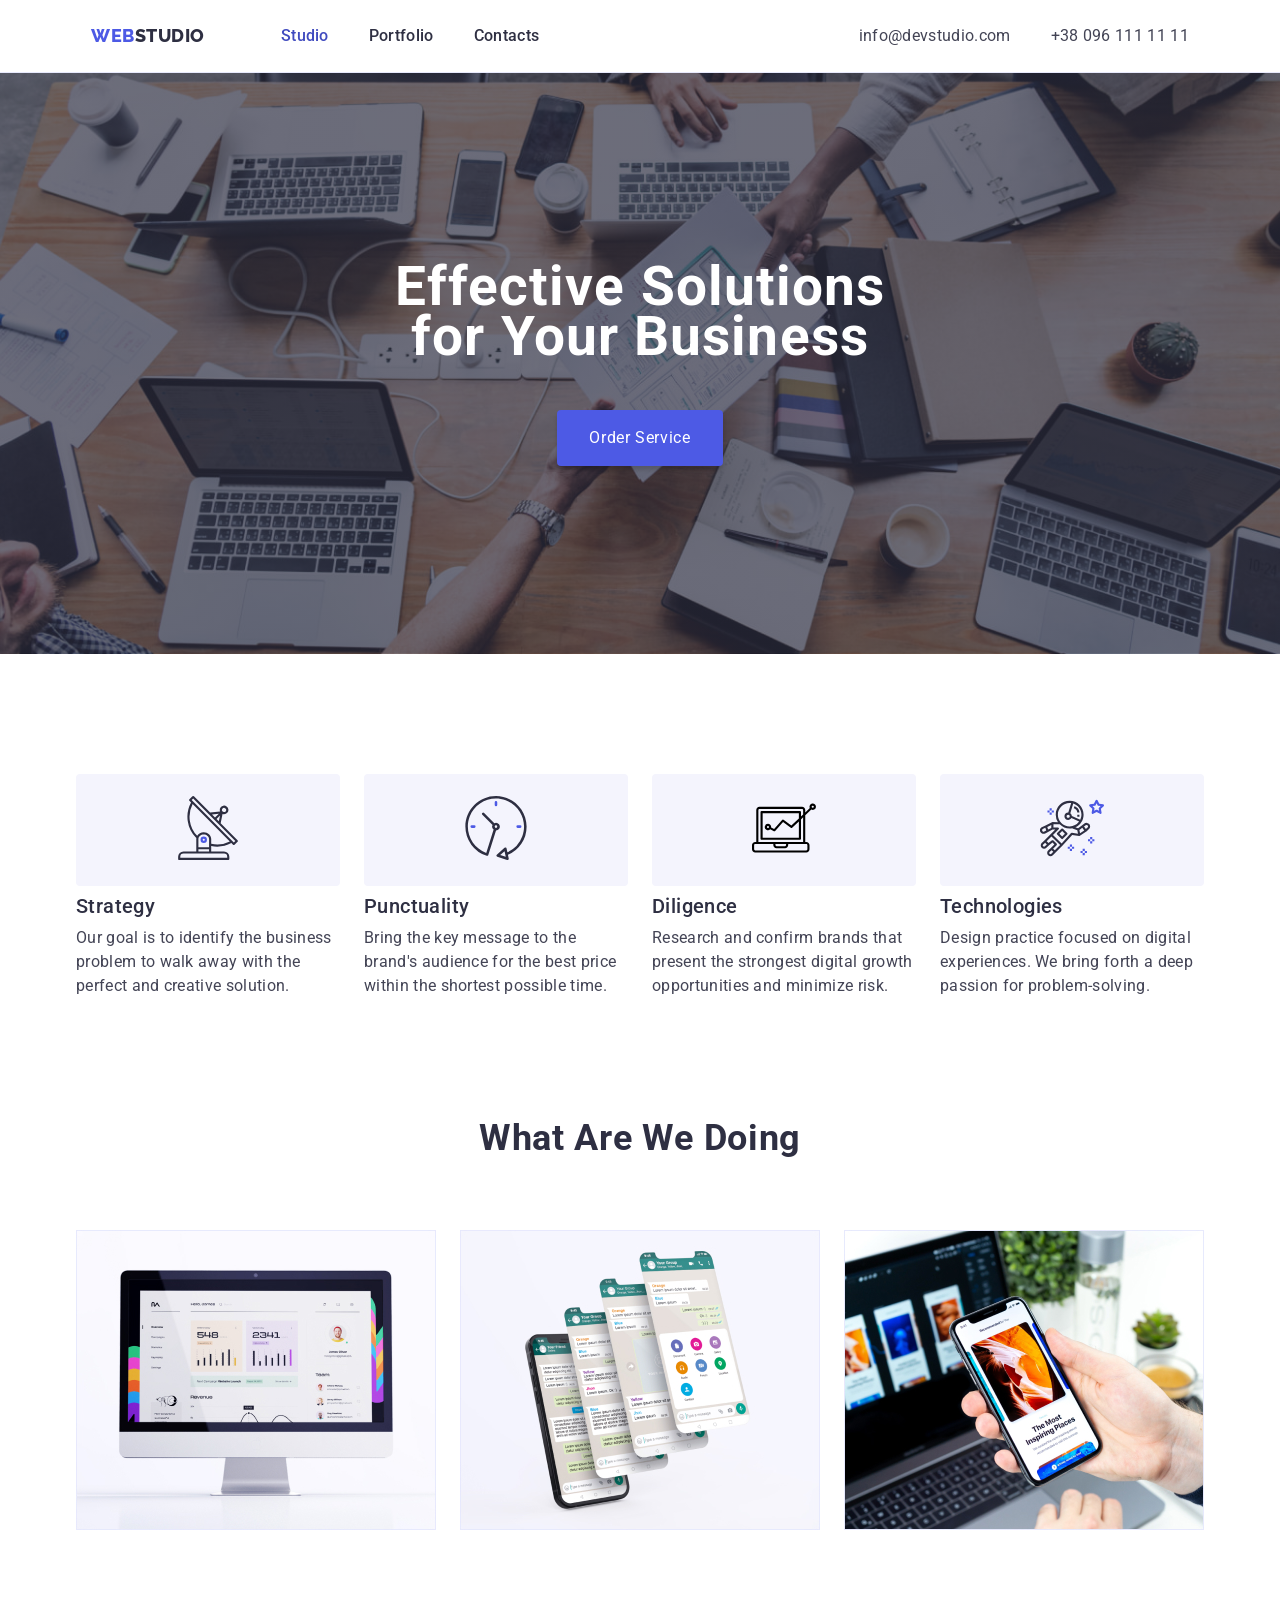
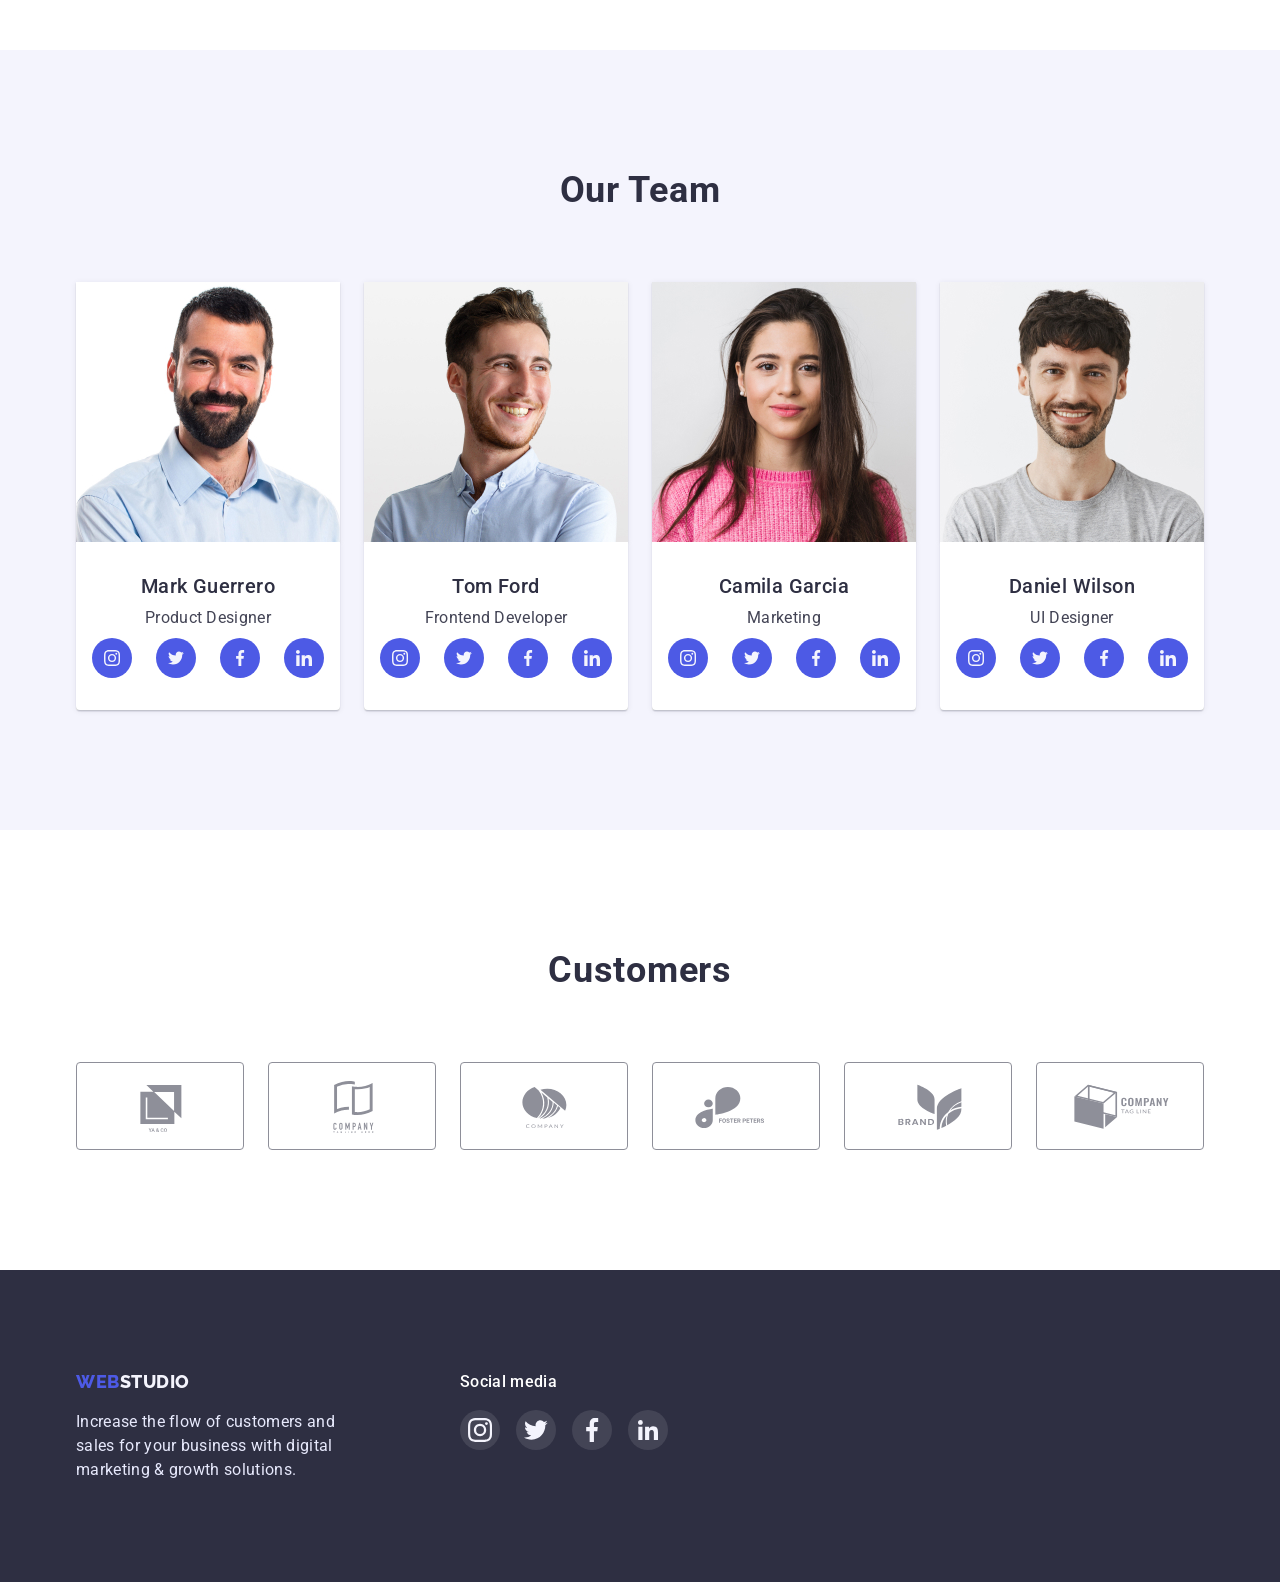
==== index.html @ ad0559a1 "Initial commit" ====
<!DOCTYPE html>
<html lang="en">
  <head>
    <!-- Службова інформація -->
    <meta charset="utf-8">
    <meta name="description" content="WebStudio">
    <meta http-equiv="X-UA-Compatible" content="IE=edge">

    <meta name="viewport" content="width=device-width, initial-scale=1.0">
    <title>WebStudio</title>
    <!-- modern normalize -->
    <link
      href="https://cdnjs.cloudflare.com/ajax/libs/modern-normalize/1.1.0/modern-normalize.min.css"
      rel="stylesheet"
      integrity="sha512-wpPYUAdjBVSE4KJnH1VR1HeZfpl1ub8YT/NKx4PuQ5NmX2tKuGu6U/JRp5y+Y8XG2tV+wKQpNHVUX03MfMFn9Q=="
      crossorigin="anonymous"
      referrerpolicy="no-referrer"
    >
    <!--Fonts start -->
    <link rel="preconnect" href="https://fonts.googleapis.com">
    <link rel="preconnect" href="https://fonts.gstatic.com" crossorigin>
    <link
      href="https://fonts.googleapis.com/css2?family=Raleway:wght@800&family=Roboto:wght@400;500;700;900&display=swap"
      rel="stylesheet">
    <!--fonts end-->
    <link rel="stylesheet" href="./css/styles.css">
  </head>
  <body>
    <!-- Header section -->
    <header class="header">
      <div class="header-container container">
      
      <nav class="header-nav">
        <a class="link header-logo-lp" href="./index.html"
        >Web<span class="link header-logo-rp">Studio</span></a>
        <ul class="list header-list">
          <li class="header-item">
            <a class="link header-nav-link header-link-current" href="./index.html"
              >Studio</a
            >
          </li>
          <li class="header-item">
            <a class="link header-nav-link" href="./portfolio.html">Portfolio</a>
          </li>
          <li class="header-item">
            <a class="link header-nav-link" href="">Contacts</a>
          </li>
        </ul>
      </nav>
      <address class="header-address">
        <ul class="list header-contacts-list">
          <li class="header-contacts-item">
            <a class="link contacts-link" href="mailto:info@devstudio.com"
              >info@devstudio.com</a
            >
          </li>
          <li class="header-contacts-item">
            <a class="link contacts-link" href="tel:+380961111111"
              >+38 096 111 11 11</a
            >
          </li>
        </ul>
        </address>
    </div>
    </header>
    <!-- Main section -->
    <main>
      <!-- Hero -->
      <section class="hero">
        <div class="container hero-container">
        <h1 class="hero-header">Effective Solutions for Your Business</h1>
        <button class="hero-btn btn" type="button">Order Service</button>
      </div>
      </section>

      <!-- Features section (1-list) -->
      <section class="features section">
        <div class="container">
        <h2 class="visually-hidden">Devil is in details</h2>
        <ul class="list features-list features-list-container">
          <li class="features-item">
            <div class="features-icon-box">
              <a class="features-icon-link link" href="">
                <svg width="64" height="64" class="features-icon">
                <use href="./images/features/feature-icons.svg#icon-antenna-strategy"></use>
              </svg></a>
            </div>
            <h3 class="features-title">Strategy</h3>
            <p class="features-text">
              Our goal is to identify the business
problem to walk away with the perfect and creative solution.
            </p>
          </li>
          <li class="features-item">
            <div class="features-icon-box">
              <a class="features-icon-link link" href="">
                <svg width="64" height="64" class="features-icon">
                <use href="./images/features/feature-icons.svg#icon-clock-punctuality"></use>
              </svg></a>
            </div>
            <h3 class="features-title">Punctuality</h3>
            <p class="features-text">
              Bring the key message to the
              brand's audience for the best price within the shortest possible time.
            </p>
          </li>
          <li class="features-item">
            <div class="features-icon-box">
              <a class="features-icon-link link" href="">
                <svg width="64" height="64" class="features-icon">
                <use href="./images/features/feature-icons.svg#icon-vector-diligence"></use>
              </svg></a>
            </div>
            <h3 class="features-title">Diligence</h3>
            <p class="features-text">
              Research and confirm brands that
              present the strongest digital growth opportunities and minimize risk.
            </p>
          </li>
          <li class="features-item">
            <div class="features-icon-box">
              <a class="features-icon-link link" href="">
                <svg width="64" height="64" class="features-icon">
                <use href="./images/features/feature-icons.svg#icon-astronaut-technologies "></use>
              </svg></a>
            </div>
            <h3 class="features-title">Technologies</h3>
            <p class="features-text">
              Design practice focused on digital
               experiences. We bring forth a deep passion for problem-solving.
            </p>
          </li>
        </ul>
      </div>
      </section>
      <!-- What we do section -->
      <section class="what-we-do section">
        <div class="container">
        <h2 class="wwd-header">What are we doing</h2>
        <ul class="list wwd-img-list wwd-img-list-container">
          <li class="wwd-item">
            <img
              class="wwd-img"
              src="./images/wwd/wwd-mac.jpg"
              alt="web-apps"
              width="360"
              height="300"
            >
          </li>
          <li class="wwd-item">
            <img
              class="wwd-img"
              src="./images/wwd/wwd-whatsapp.jpg"
              alt="mobile-apps"
              width="360"
              height="300"
            >
          </li>

          <li class="wwd-item">
            <img
              class="wwd-img"
              src="./images/wwd/wwd-xiphone.jpg"
              alt="mobile-vers"
              width="360"
              height="300"
            >
          </li>
        </ul>
      </div>
      </section>

      <!-- Our team section (1-list) -->
      <section class="our-team section">
        <div class="container">
        <h2 class="our-team-header">Our Team</h2>
        <ul class="list team-card-list team-card-list-container">
          <li class="team-card-item">
            <img
              class="team-card-img"
              src="./images/our-team/ot1-mark.jpg"
              alt="Mark-Guerreroo"
              width="264"
              height="260"
            >
            <div class="team-card-wrapper">
            <h3 class="team-card-header">Mark Guerrero</h3>
            <p class="team-card-title">Product Designer</p>
            <ul class="team-card-icons">
              <li class="team-icon-item">
                <a class="team-card-icon-link link" href="">
                  <svg width="16" height="16" class="team-card-icon">
                  <use href="./images/our-team/team-icons.svg#icon-instagram"></use>
                </svg></a>
              </li>
              <li class="team-icon-item">
                <a class="team-card-icon-link link" href="">
                  <svg width="16" height="16" class="team-card-icon">
                  <use href="./images/our-team/team-icons.svg#icon-twitter"></use>
                </svg></a>
              </li>
              <li class="team-icon-item">
                <a class="team-card-icon-link link" href="">
                  <svg width="16" height="16" class="team-card-icon">
                  <use href="./images/our-team/team-icons.svg#icon-facebook"></use>
                </svg></a>
              </li>
              <li class="team-icon-item">
                <a class="team-card-icon-link link" href="">
                  <svg width="16" height="16" class="team-card-icon">
                  <use href="./images/our-team/team-icons.svg#icon-linkedin"></use>
                </svg></a>
              </li>
            </ul></div>
          </li>
          <li class="team-card-item">
            <img
              class="team-card-img"
              src="./images/our-team/ot2-tom.jpg"
              alt="Tom-Ford"
              width="264"
              height="260"
            >
            <div class="team-card-wrapper">
            <h3 class="team-card-header">Tom Ford</h3>
            <p class="team-card-title">Frontend Developer</p>
            <ul class="team-card-icons">
              <li class="team-icon-item">
                <a class="team-card-icon-link link" href="">
                  <svg width="16" height="16" class="team-card-icon">
                  <use href="./images/our-team/team-icons.svg#icon-instagram"></use>
                </svg></a>
              </li>
              <li class="team-icon-item">
                <a class="team-card-icon-link link" href="">
                  <svg width="16" height="16" class="team-card-icon">
                  <use href="./images/our-team/team-icons.svg#icon-twitter"></use>
                </svg></a>
              </li>
              <li class="team-icon-item">
                <a class="team-card-icon-link link" href="">
                  <svg width="16" height="16" class="team-card-icon">
                  <use href="./images/our-team/team-icons.svg#icon-facebook"></use>
                </svg></a>
              </li>
              <li class="team-icon-item">
                <a class="team-card-icon-link link" href="">
                  <svg width="16" height="16" class="team-card-icon">
                  <use href="./images/our-team/team-icons.svg#icon-linkedin"></use>
                </svg></a>
              </li>
            </ul>
          </div>
          </li>
          <li class="team-card-item">
            <img
              class="team-card-img"
              src="./images/our-team/ot3-camila.jpg"
              alt="Camila-Garcia"
              width="264"
              height="260"
            >
            <div class="team-card-wrapper">
            <h3 class="team-card-header">Camila Garcia</h3>
            <p class="team-card-title">Marketing</p>
              <ul class="team-card-icons">
              <li class="team-icon-item">
                <a class="team-card-icon-link link" href="">
                  <svg width="16" height="16" class="team-card-icon">
                  <use href="./images/our-team/team-icons.svg#icon-instagram"></use>
                </svg></a>
              </li>
              <li class="team-icon-item">
                <a class="team-card-icon-link link" href="">
                  <svg width="16" height="16" class="team-card-icon">
                  <use href="./images/our-team/team-icons.svg#icon-twitter"></use>
                </svg></a>
              </li>
              <li class="team-icon-item">
                <a class="team-card-icon-link link" href="">
                  <svg width="16" height="16" class="team-card-icon">
                  <use href="./images/our-team/team-icons.svg#icon-facebook"></use>
                </svg></a>
              </li>
              <li class="team-icon-item">
                <a class="team-card-icon-link link" href="">
                  <svg width="16" height="16" class="team-card-icon">
                  <use href="./images/our-team/team-icons.svg#icon-linkedin"></use>
                </svg></a>
              </li>
            </ul>
            </div>
          </li>
          <li class="team-card-item">
            <img
              class="team-card-img"
              src="./images/our-team/ot4-daniel.jpg"
              alt="Daniel-Wilson"
              width="264"
              height="260"
            >
            <div class="team-card-wrapper">
            <h3 class="team-card-header">Daniel Wilson</h3>
            <p class="team-card-title">UI Designer</p>
              <ul class="team-card-icons">
              <li class="team-icon-item">
                <a class="team-card-icon-link link" href="">
                  <svg width="16" height="16" class="team-card-icon">
                  <use href="./images/our-team/team-icons.svg#icon-instagram"></use>
                </svg></a>
              </li>
              <li class="team-icon-item">
                <a class="team-card-icon-link link" href="">
                  <svg width="16" height="16" class="team-card-icon">
                  <use href="./images/our-team/team-icons.svg#icon-twitter"></use>
                </svg></a>
              </li>
              <li class="team-icon-item">
                <a class="team-card-icon-link link" href="">
                  <svg width="16" height="16" class="team-card-icon">
                  <use href="./images/our-team/team-icons.svg#icon-facebook"></use>
                </svg></a>
              </li>
              <li class="team-icon-item">
                <a class="team-card-icon-link link" href="">
                  <svg width="16" height="16" class="team-card-icon">
                  <use href="./images/our-team/team-icons.svg#icon-linkedin"></use>
                </svg></a>
              </li>
            </ul></div>
          </li>
        </ul>
        </div>
      </section>

      <!-- /* CUSTOMERS section */ -->
      <section class="customers section">
        <div class="container ccus">
          <h1 class="customers-header">Customers</h1>

          <ul class="list customers-list">
            <li class="customers-item">
              
                <a class="customers-icon-link link" href="">
                  <svg width="104" height="56" class="customers-icon">
                  <use href="./images/customers/customers.svg#icon-yaco"></use>
                </svg></a>
            </li>     
              <li class="customers-item">
                
                  <a class="customers-icon-link link" href="">
                    <svg width="104" height="56" class="customers-icon">
                    <use href="./images/customers/customers.svg#icon-taglinehere"></use>
                  </svg></a>
              </li>
                <li class="customers-item">
                    <a class="customers-icon-link link" href="">
                      <svg width="104" height="56" class="customers-icon">
                      <use href="./images/customers/customers.svg#icon-company"></use>
                    </svg></a>
                </li>
                  <li class="customers-item">                   
                      <a class="customers-icon-link link" href="">
                        <svg width="104" height="56" class="customers-icon">
                        <use href="./images/customers/customers.svg#icon-fosterrpetters"></use>
                      </svg></a>                   
                  </li>                  
                    <li class="customers-item">                     
                        <a class="customers-icon-link link" href="">
                          <svg width="104" height="56" class="customers-icon">
                          <use href="./images/customers/customers.svg#icon-brand"></use>
                        </svg></a>                      
                    </li>                   
                      <li class="customers-item">                        
                          <a class="customers-icon-link link" href="">
                            <svg width="104" height="56" class="customers-icon">
                            <use href="./images/customers/customers.svg#icon-tagline"></use>
                          </svg></a>                        
                      </li>
          </ul>  

        </div>
      </section>
    </main>

    <!-- Footer section -->
    <footer class="footer">
      <div class="container footer-container"> 
      <div class="logo-text-box"> 
      <a class="link footer-logo-lp" href="./index.html"
        >Web<span class="link footer-logo-rp">Studio</span></a>
        <p class="footer-text">
        Increase the flow of customers and
        sales for your business with digital
        marketing & growth solutions.
        </p>
      </div> 
      <div class="footer-social-icons-box">
        <h4 class="social-media-title">Social media</h4>
        <ul class="footer-social-icons">
          <li class="footer-icon-item">
            <a class="footer-icon-link link" href="">
              <svg width="24" height="24" class="footer-card-icon">
              <use href="./images/our-team/team-icons.svg#icon-instagram"></use>
            </svg></a>
          </li>
          <li class="footer-icon-item">
            <a class="footer-icon-link link" href="">
              <svg width="24" height="24" class="footer-card-icon">
              <use href="./images/our-team/team-icons.svg#icon-twitter"></use>
            </svg></a>
          </li>
          <li class="footer-icon-item">
            <a class="footer-icon-link link" href="">
              <svg width="24" height="24" class="footer-card-icon">
              <use href="./images/our-team/team-icons.svg#icon-facebook"></use>
            </svg></a>
          </li>
          <li class="footer-icon-item">
            <a class="footer-icon-link link" href="">
              <svg width="20" height="20" class="footer-card-icon">
              <use href="./images/our-team/team-icons.svg#icon-linkedin"></use>
            </svg></a>
          </li>
        </ul> 
      </div>
    </div>
    </footer>
  </body>
</html>
---- css/styles.css ----
/* INDEX.html page */
:root {
  /* fonts */
  --main-font: "Roboto", sans-serif;
  --secondary-font: "Raleway", sans-serif;

  /* text colors */
  --main-text-color-nb: #2E2F42;
  --main-text-color-w: #ffffff;
  --main-text-color-iris: #4D5AE5;
  --main-text-color-ocean: #404BBF;
  --main-text-color-slate: #434455;
  --btn-text-color-w: #ffffff;
  --accent-text-color-cf: #E7E9FC;

  /* backgroung colors */
  --main-bg-color-dk: #2E2F42;
  --main-bg-color-cloud: #F4F4FD;
  --main-bg-color-wt: #ffffff;
  --btn-bgc-color-iris: #4D5AE5;
  --btn-bgc-color-ocean: #404BBF;
  --btn-bgc-color-cloud: #F4F4FD;
  

  /*others*/
  --brand-color-iris: #4D5AE5;
  --brand-color-navi-blue:#2E2F42;
  --brand-color-cloud: #F4F4FD;
  --border-header-color-cloud: #F4F4FD;
  --border-card-color-cloud: #F4F4FD;
}

body {
  font-family: var(--main-font);
  color: var(--main-text-color-slate);
  background-color: var(--main-bg-color-wt);
  font-size: 16px;
  font-family: var(--main-font);
  
}

/* reset styles */

h1,
h2,
h3,
h4,
h5,
h6,
p {
  margin: 0;
}
ul {
  margin: 0;
  padding: 0;
  list-style: none;
}

.list {
  list-style: none;
}

.link {
  text-decoration: none;
  color: var(--main-text-color-slate);
  font-style: normal;
}
.btn {
  font-family: inherit;
  cursor: pointer;
}

img {
  display: block;
  max-width: 100%;
  height: auto;
}
 
.visually-hidden {
  position: absolute;
  width: 1px;
  height: 1px;
  margin: -1px;
  border: 0;
  padding: 0;

  white-space: nowrap;
  clip-path: inset(100%);
  clip: rect(0 0 0 0);
  overflow: hidden;
}
/* reset end */

.section {
  padding-top: 120px;
  padding-bottom: 120px;
}
  
.section:nth-child(3) {
  padding-top: 0;
}


.container {
  width: 1158px;
  padding-left: 15px;
  padding-right: 15px;
  margin-left: auto;
  margin-right: auto;
  
  
  /* outline: 2px solid red;
  outline-offset: -2px; */
 
 }

/* header section */
.header {
  border-bottom: 1px solid var(--accent-text-color-cf);
  box-shadow: 0px 2px 1px rgba(46, 47, 66, 0.08), 0px 1px 1px rgba(46, 47, 66, 0.16), 0px 1px 6px rgba(46, 47, 66, 0.08);
  display: flex;
  
}
.header-container {
  display: flex;
  align-items: center;
  justify-content: space-between;

  flex-basis: 1128px;
  /* padding-left: 156px;
  padding-right: 156px;; */
  margin-left: auto;
  margin-right: auto;

  

  /* outline: 2px solid rgb(0, 106, 255);
  outline-offset: -2px; */
}



/* header section */
.features-header {
  fill-rule: none;
}

.header-logo-lp {
  display: block;
  font-family: var(--secondary-font);
  font-weight: 800;
  font-size: 18px;
  line-height: calc(24 / 18);
  letter-spacing: 0.03em;
  color: var(--brand-color-iris);
  text-transform: uppercase;
  margin-right: 76px;
  padding-top: 24px;
  padding-bottom: 24px;

}

.header-logo-rp {
  font-family: var(--secondary-font);
  font-weight: 800;
  font-size: 18px;
  line-height: calc(24 / 18);
  letter-spacing: 0.03em;
  color: var(--brand-color-navi-blue);
  text-transform: uppercase;
  
}
.header-nav {
  display: flex;
  margin-right: auto;
}
.header-list {
  display: flex;
  gap: 40px;

}
.header-nav-link {
  display: block;
  padding-top: 24px;
  padding-bottom: 24px;

  font-weight: 500;
  font-size: 16px;
  line-height: calc(24 / 16);
  letter-spacing: 0.02em;
  color: var(--main-text-color-nb);
}

.header-contacts-list {
  display: flex;
  gap: 40px;
}
.contacts-link {
  display: block;
  padding-top: 24px;
  padding-bottom: 24px;
  font-weight: 400;
  font-size: 16px;
  line-height: calc(24 / 16);
  letter-spacing: 0.02em;

}

.contacts-link:hover,
.contacts-link:focus {
  color: var(--main-text-color-ocean);
}

.header-nav-link:hover,
.header-nav-link:focus {
  color: var(--main-text-color-ocean);
}

.header-link-current {
  color: var(--main-text-color-ocean);
}

.header-address {
  font-style: normal;;
}

/* HER section */

/* .hero-container {
  display: flex;
  align-items: center;
  flex-direction: column;
  gap: 48px;
  justify-content: center;
  margin-left: auto;
  margin-right: auto;
  padding-top: 188px;
  padding-bottom: 68px;
  
} */

.hero {
  max-width: 1440px;
  padding-top: 188px;
  padding-bottom: 188px;
  margin-right: auto;
  margin-left: auto;
 
  background-color: var(--main-bg-color-dk);
  /* background-image: linear-gradient(
    rgba(8, 19, 236, 0.6),
    rgb(249, 237, 12, 0.7)),  
    url(../images/hero/hero-bg-img-opt.jpg); */
     /* GREY */
background-image: linear-gradient(
    rgba(46, 47, 66, 0.7),
    rgba(46, 47, 66, 0.7)),
    url(../images/hero/hero-bg-img-opt.jpg);
  background-repeat: no-repeat;
  background-position: center;
  background-size: cover; 

}


.hero-header {
  width: 494px;
  margin-right: auto;
  margin-left: auto;
  margin-bottom: 48px;

  color: var(--main-bg-color-wt);
  font-weight: 700;
  font-size: 55px;
  line-height: calc(55 / 60);
  text-align: center;
  letter-spacing: 0.02em;
  
  

}

.hero-btn {
  display: block;
  font-family: var(--main-font);
  margin: 0 auto;

  padding: 16px 32px;
  color: var(--btn-text-color-w);
  background-color: var(--btn-bgc-color-iris);
 
  border-radius: 4px;
  border: none;
  box-shadow: 0px 4px 4px rgba(0, 0, 0, 0.15);

  /* font-weight: 500; */
  font-size: 16px;
  line-height: calc(24 / 16);
  letter-spacing: 0.04em;
}

.hero-btn:hover,
.hero-btn:focus {
  background-color: #404BBF;
}
/* Features section */
.features-list-container {
  display: flex;
  flex-direction: row;
  gap: 24px;
}
  .features-item {
    flex-basis: calc((100% - 24px * 3) / 4);  
  }

  .features-icon-box {
  width: 264px;
  height: 112px;
  background-color: var(--main-bg-color-cloud);
  border-radius: 4px;
  margin-bottom: 8px;
  display: flex;
  align-items: center;
  justify-content: center;
  }
/* 
  .features-icon-link { 
    
  }

  .features-icon {
   
  } */

  

.features-title {
  font-style: normal;
  font-weight: 500;
  font-size: 20px;
  line-height: calc(24 / 20);
  letter-spacing: 0.02em;
  color: var(--main-text-color-nb);
  margin-bottom: 8px;

}

.features-text {
  font-weight: 400;
  font-size: 16px;
  line-height: calc(24 / 16);
  letter-spacing: 0.02em;
  margin-top: 0px;
}

/* what we do section / our team section */
/* .what-we-do {
  padding-top: 0px;
} */

.wwd-img-list-container {
  display: flex;

  gap: 24px;
}
.wwd-header, .our-team-header, .customers-header {
  font-weight: 700;
  font-size: 36px;
  line-height: calc(40 / 36);
  color: var(--main-text-color-nb);
  text-align: center;
  letter-spacing: 0.02em;
  text-transform: capitalize;
  margin-bottom: 72px;
}

.wwd-item {
  flex-basis: calc((100% - (24px * 2)) / 3);
}
.our-team {
  background-color: var(--main-bg-color-cloud);
  /* max-width: 1440px; */
  margin-left: auto;
  margin-right: auto;
}

.team-card-item {
  margin: 0px;
  background-color: var(--main-bg-color-wt);
  flex-basis: calc((100% - (24px * 3)) / 4);
}

.team-card-list-container {
  display: flex;
  gap: 24px;
  
}

.team-card-img {
  display: block;
  background-color: var(--main-bg-color-wt);
  box-shadow: 0px 1px 6px rgba(46, 47, 66, 0.08), 0px 1px 1px rgba(46, 47, 66, 0.16), 0px 2px 1px rgba(46, 47, 66, 0.08); 
}

.team-card-header {
  font-weight: 500;
  font-size: 20px;
  line-height: calc(24 / 20);
  text-align: center;
  letter-spacing: 0.02em;
  color: var(--main-text-color-nb);
  margin-bottom: 8px;
}
.team-card-title {
  font-weight: 400;
  font-size: 16px;
  line-height: calc(24 / 16);
  text-align: center;
  letter-spacing: 0.02em;
  padding-top: 0px;
  
  
}

.team-card-wrapper {
  padding-top: 32px;
  padding-bottom: 32px;
  padding-left: 16px;
  padding-right: 16px;

  /* border: 1px solid var(--accent-text-color-cf); */
  /* border-top: none; */

  background-color: var(--main-bg-color-wt);
  box-shadow: 0px 1px 6px rgba(46, 47, 66, 0.08), 0px 1px 1px rgba(46, 47, 66, 0.16), 0px 2px 1px rgba(46, 47, 66, 0.08); 
  border-radius: 0px 0px 4px 4px;
}

.team-card-icons {
  display: flex;
  gap: 24px;
  margin-top: 8px;
}

/* .team-icon-item  {
  display: flex;
} */

.team-icon-item {
  width: 40px;
  height: 40px;
}

.team-card-icon-link {
  width: 100%;
  height: 100%;
  display: block;
  border-radius: 50%;
  background-color: var(--btn-bgc-color-iris);
  display: flex;
  align-items: center;
  justify-content: center;
  
}

.team-card-icon-link:hover,
.team-card-icon-link:focus {
  background-color: var(--btn-bgc-color-ocean)

}

/* .team-card-icon {
  width: 16px;
  height: 16px;
} */


/* CUSTOMERS section */ 

.customers-container {
  margin-top: 10px;
}

 .customers-list {
  display: flex;
  flex-direction: row;
  align-items: flex-start;
  padding: 0px;
  gap: 24px;
}
  .customers-item {
    flex-basis: calc((100% - 24px * 5) / 6);  
  }

  .customers-icon-link {
  width: 168px;
  height: 88px;
  /* background-color: var(--main-bg-color-cloud); */ 
  border: 1px solid #8E8F99;
  border-radius: 4px;
  display: flex;
  align-items: center;
  justify-content: center;
  } 

  .customers-icon-link:hover,
  .customers-icon-link:focus  {
  border: 1px solid var(--btn-bgc-color-ocean);
}
/* .customers-icon-link {
  width: 104px;
  height: 56px;
} */
.customers-icon {
  fill: #8E8F99;
}

.customers-icon-link:hover .customers-icon,
.customers-icon-link:focus .customers-icon {
  fill: var(--btn-bgc-color-ocean);
  
} 


/* footer section */

.footer {
  background-color: var(--main-bg-color-dk);
  padding-top: 100px;
  padding-bottom: 100px;
}

.footer-container {
  display: flex;
}

.footer-logo-lp {
  font-family: var(--secondary-font);
  font-weight: 800;
  font-size: 18px;
  line-height: calc(24 / 18);
  letter-spacing: 0.03em;
  color: var(--brand-color-iris);
  text-transform: uppercase;
}

.footer-logo-rp {
  font-family: var(--secondary-font);
  font-weight: 800;
  font-size: 18px;
  line-height: calc(24 / 18);
  letter-spacing: 0.03em;
  color: var(--brand-color-cloud);
  text-transform: uppercase;
}

.footer-text{
  width: 264px;
  font-weight: 400;
  font-size: 16px;
  line-height: calc(24 / 16);
  color: var(--accent-text-color-cf);
  letter-spacing: 0.02em;
  margin-top: 16px;

  }

.footer-social-icons-box {
  margin-left: 120px;
}

.social-media-title {
  font-weight: 500;
  font-size: 16px;
  line-height: calc(24 / 16);
  letter-spacing: 0.02em;
  color: #FFFFFF;
}

.footer-social-icons {
  display: flex;
  gap: 16px;
  margin-top: 16px;
}


.footer-icon-item {
  width: 40px;
  height: 40px;
}

.footer-icon-link {
  width: 100%;
  height: 100%;
  border-radius: 50%;
  background-color: rgba(255, 255, 255, 0.1);;
  display: flex;
  align-items: center;
  justify-content: center;
  
}

.footer-icon-link:hover,
.footer-icon-link:focus {
  background-color: #31D0AA;

}

/* PORTFOLIO.html page */

/* portfolio section */

.portfolio {
  padding-top: 96px;
}

/*buttons controls */

.pf-btn-container {
  display: flex;
  flex-direction: row;
  gap: 24px;
  margin-bottom: 72px;
  justify-content: center;
  align-items: center;

  /* outline: 2px solid red;
  outline-offset: -2px; */
}

.filter-btn {
  background-color: var(--main-bg-color-cloud);
  color: var(--main-text-color-iris);
  font-weight: 500;
  font-size: 16px;
  line-height: calc(24 / 16);
  text-align: center;
  letter-spacing: 0.04em;
  padding: 12px 24px;

  border-radius: 4px;
  border: 1px solid var(--accent-text-color-cf);
}

.filter-btn:hover,
.filter-btn:focus {
  background-color: var(--btn-bgc-color-iris);
  color: var(--main-text-color-w);
  background: var(--btn-bgc-color-ocean);
  box-shadow: 0px 3px 1px rgba(0, 0, 0, 0.1), 0px 2px 1px rgba(0, 0, 0, 0.08), 0px 2px 2px rgba(0, 0, 0, 0.12);
  border-radius: 4px;
  border-color: transparent;
}


/* portfolio cards */


.portfolio-list {
  display: flex;
  flex-direction: row;
  flex-wrap: wrap;
  margin-top: 0px;
  row-gap: 48px;
  column-gap: 24px;


  /* outline: 2px solid red;
  outline-offset: -2px ; */
}


.portfolio-item {
  flex-basis: calc((100% - (24px * 2)) / 3);
/* could be width */
  /* outline: 2px solid red;
  outline-offset: -2px ; */
}
 .portfolio-link {
  display: block;
 }

 .portfolio-link:hover,
 .portfolio-link:focus {
  box-shadow: 0px 1px 6px rgba(46, 47, 66, 0.08), 0px 1px 1px rgba(46, 47, 66, 0.16), 0px 2px 1px rgba(46, 47, 66, 0.08);
 }
 
.pf-card-header {
  font-weight: 500;
  font-size: 20px;
  line-height: calc(24 / 20);
  letter-spacing: 0.02em;
  color: var(--main-text-color-nb);
  margin-bottom: 8px;
}
.pf-card-title {
  font-weight: 400;
  font-size: 16px;
  line-height: calc(24 / 16);
  letter-spacing: 0.02em;
  color: var(--main-text-color-slate);
}

.pf-card-wrapper {
  padding-top: 32px;
  padding-bottom: 32px;
  padding-left: 16px;
  padding-right: 16px;

  border: 1px solid var(--accent-text-color-cf);
  border-top: none;

}
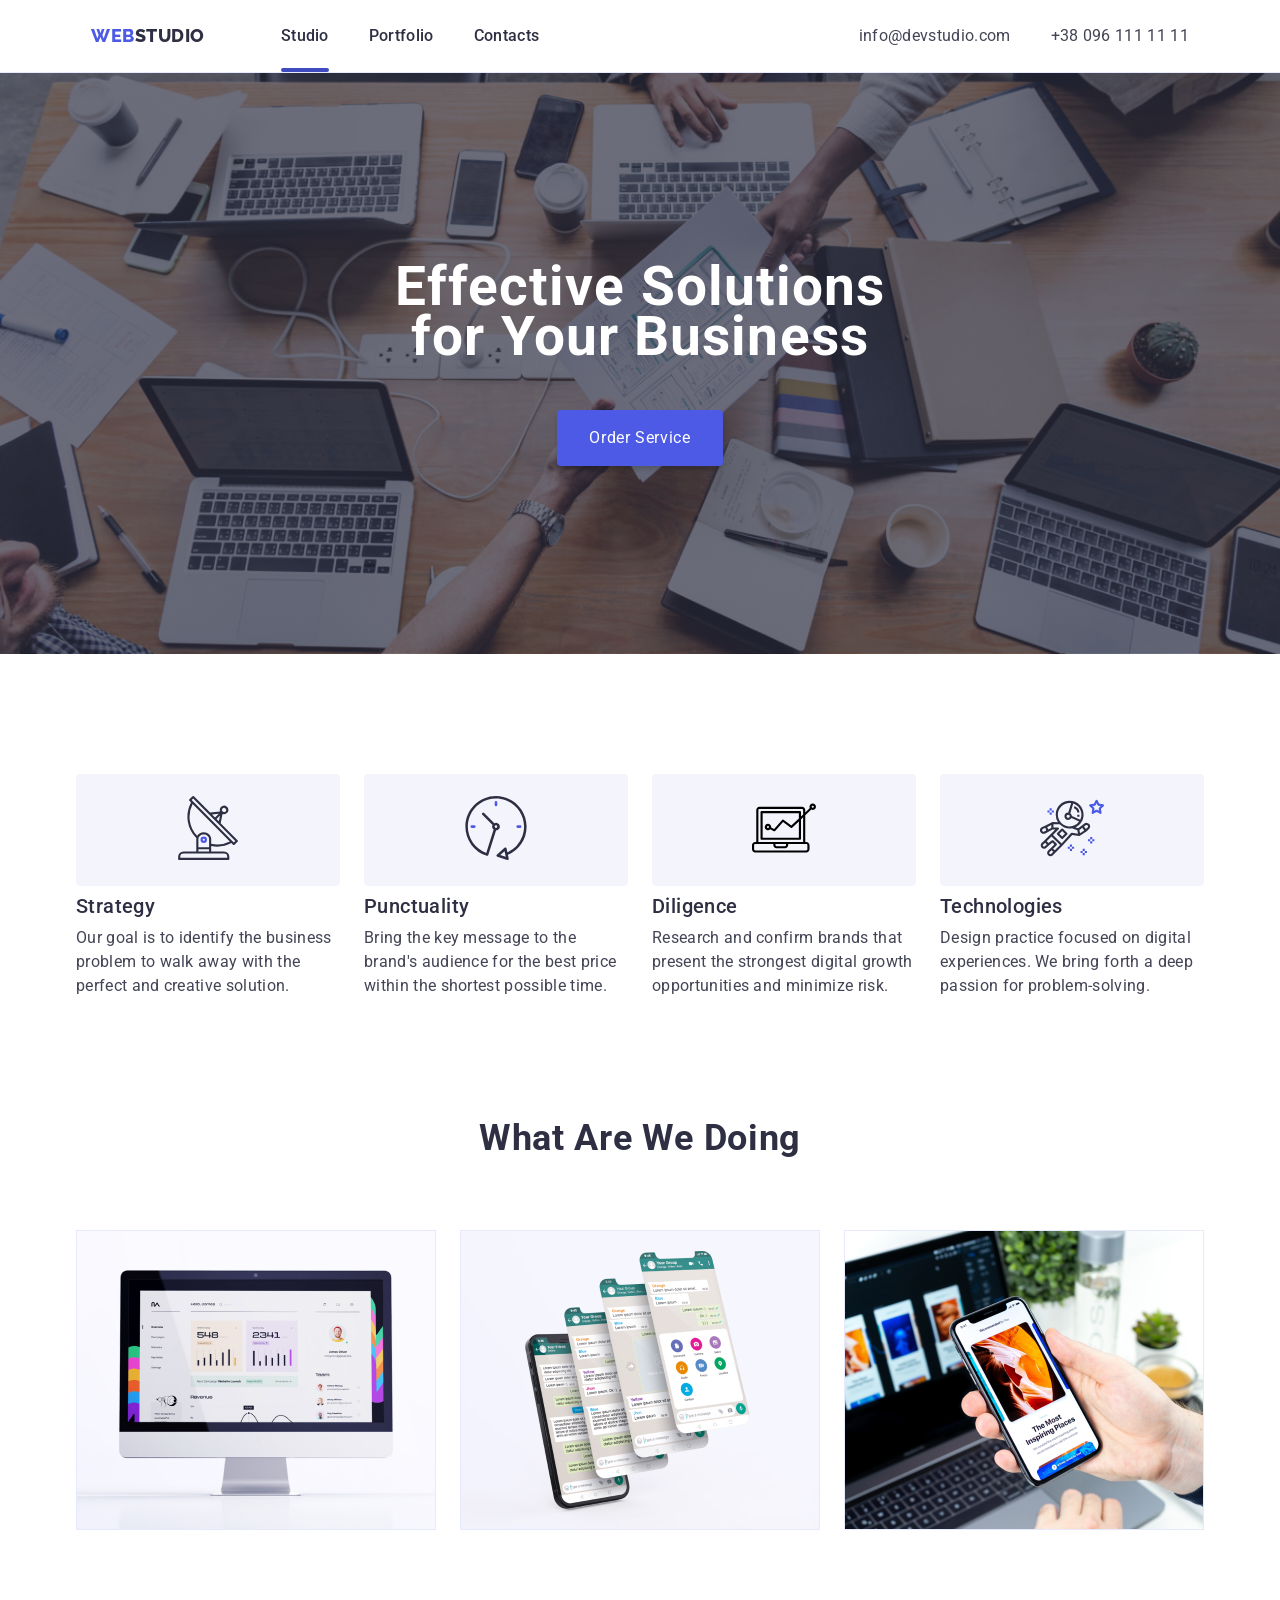
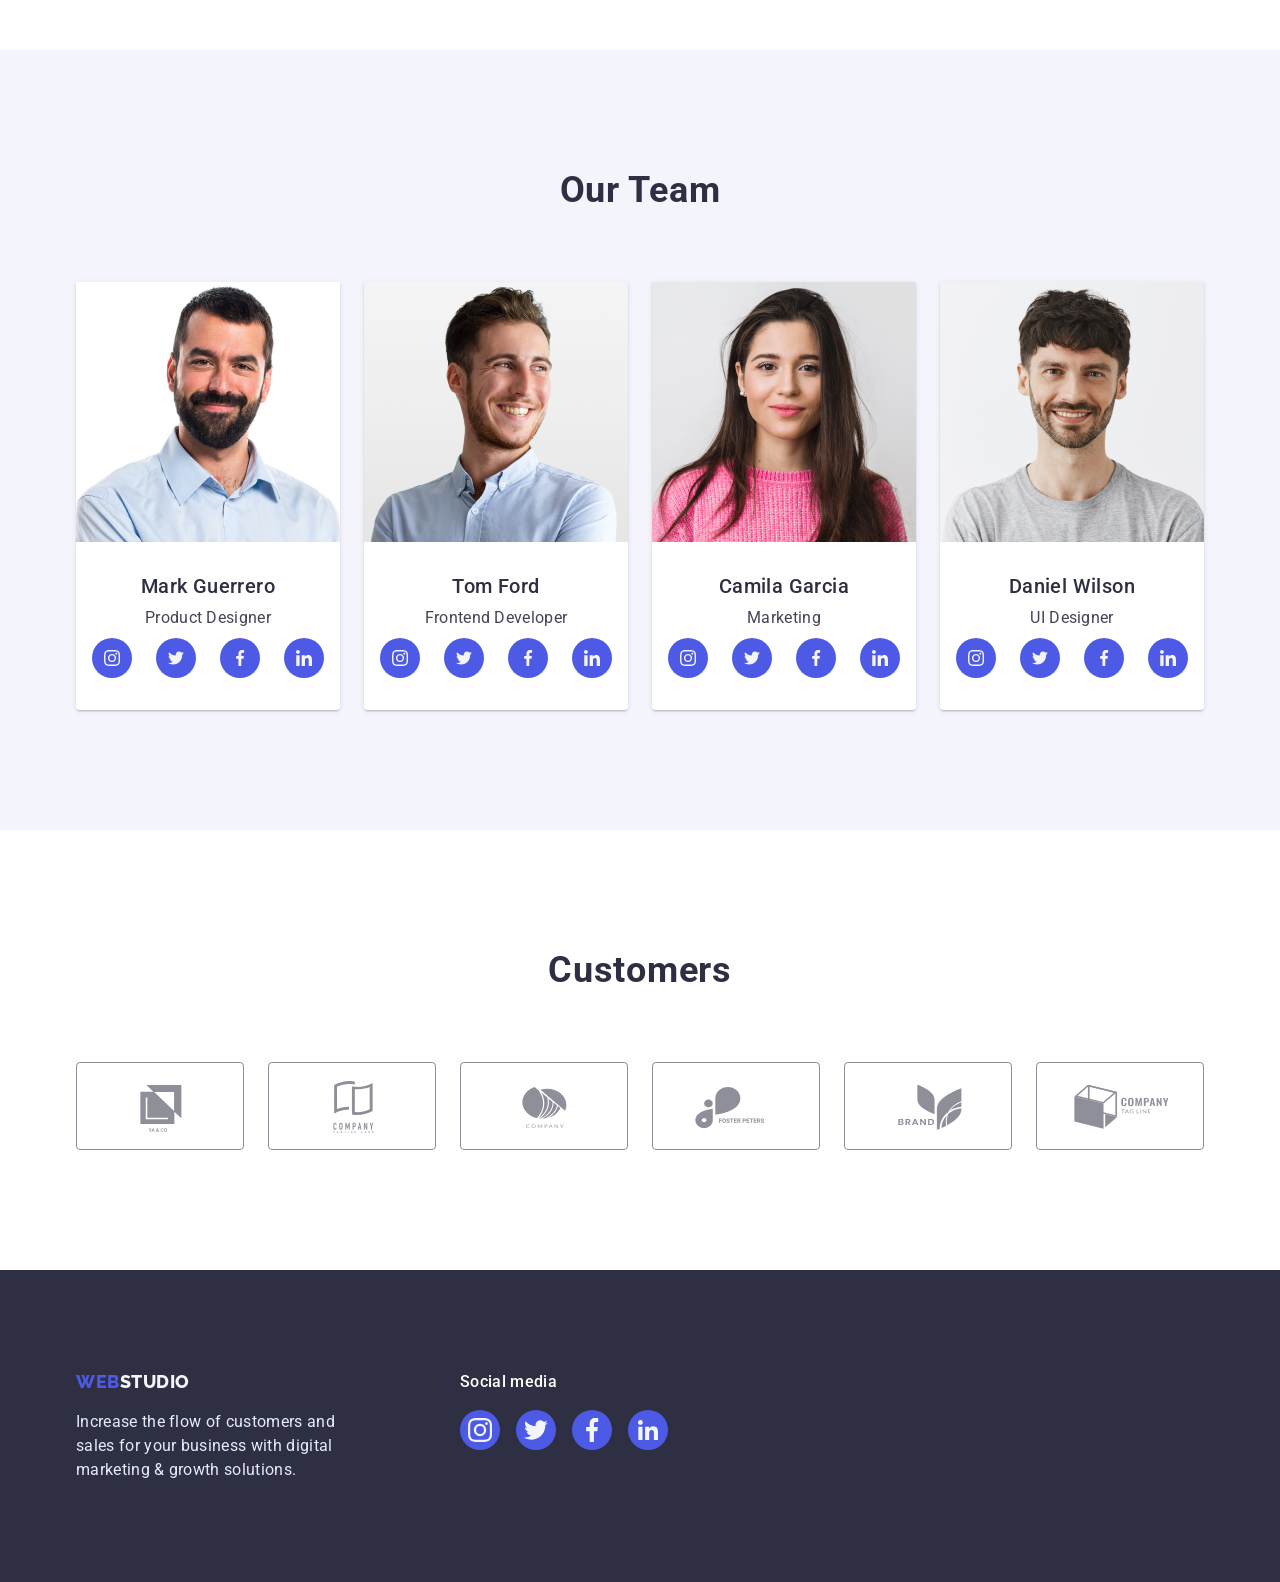
==== commit 929d7569: "HW5 - final" ====
--- a/index.html
+++ b/index.html
@@ -69,7 +69,7 @@
       <section class="hero">
         <div class="container hero-container">
         <h1 class="hero-header">Effective Solutions for Your Business</h1>
-        <button class="hero-btn btn" type="button">Order Service</button>
+        <button class="hero-btn btn" data-modal-open type="button">Order Service</button>
       </div>
       </section>
 
@@ -426,5 +426,16 @@
       </div>
     </div>
     </footer>
+    <div class="backdrop is-hidden" data-modal>
+      <div class="modal">
+        <button type="button" class="modal-close" data-modal-close>
+      
+            <svg width="8" height="8" class="close-icon">
+            <use href="./images/modal/close-crross-icon.svg#icon-close"></use>
+          </svg>
+        </button>
+        <script src="./js/modal.js"></script>
+      </div>
+    </div>
   </body>
 </html>
--- a/css/styles.css
+++ b/css/styles.css
@@ -28,6 +28,10 @@
   --brand-color-cloud: #F4F4FD;
   --border-header-color-cloud: #F4F4FD;
   --border-card-color-cloud: #F4F4FD;
+
+
+
+
 }
 
 body {
@@ -89,6 +93,7 @@
   clip: rect(0 0 0 0);
   overflow: hidden;
 }
+
 /* reset end */
 
 .section {
@@ -177,8 +182,11 @@
 .header-list {
   display: flex;
   gap: 40px;
-
-}
+}
+.header-item {
+  position: relative;
+}
+
 .header-nav-link {
   display: block;
   padding-top: 24px;
@@ -189,7 +197,56 @@
   line-height: calc(24 / 16);
   letter-spacing: 0.02em;
   color: var(--main-text-color-nb);
-}
+  
+}
+
+.header-link-current::after {
+  content: "";
+  position: absolute;
+  top: 44px;
+  left: 0;
+  transform: translateY(24px);
+  width: 100%;
+  height: 4px;
+  background-color: var(--main-text-color-ocean);
+  border-radius: 2px;
+}
+
+
+.header-link-current:hover::after,
+.header-link-current:active::after, 
+.header-link-current:focus::after {
+  content: "";
+  position: absolute;
+  top: 44px;
+  left: 0;
+  transform: translateY(24px);
+  width: 100%;
+  height: 4px;
+  
+  background-color: #404BBF;
+  border-radius: 2px;
+  
+}
+
+
+.header-nav-link:hover::after,
+.header-nav-link:active::after, 
+.header-nav-link:focus::after {
+  content: "";
+  position: absolute;
+  top: 44px;
+  left: 0;
+  transform: translateY(24px);
+  width: 100%;
+  height: 4px;
+  
+  background-color: #404BBF;
+  border-radius: 2px;
+}
+
+
+
 
 .header-contacts-list {
   display: flex;
@@ -216,9 +273,6 @@
   color: var(--main-text-color-ocean);
 }
 
-.header-link-current {
-  color: var(--main-text-color-ocean);
-}
 
 .header-address {
   font-style: normal;;
@@ -593,7 +647,7 @@
   width: 100%;
   height: 100%;
   border-radius: 50%;
-  background-color: rgba(255, 255, 255, 0.1);;
+  background-color: var(--main-text-color-iris);
   display: flex;
   align-items: center;
   justify-content: center;
@@ -675,6 +729,41 @@
 /* could be width */
   /* outline: 2px solid red;
   outline-offset: -2px ; */
+}
+
+.portfolio-link:hover .pf-item-img-cover-text {
+  transform: translateY(0);
+  
+}
+
+.portfolio-link:focus .pf-item-img-cover-text {
+  transform: translateY(0);
+  
+}
+
+
+.pf-item-img-wrapper {
+  position: relative;
+  overflow: hidden;
+}
+
+.pf-item-img-cover-text {
+  position: absolute;
+  height: 100%;
+  left: 0px;
+  top: 0px;
+  padding: 40px 32px;
+  font-weight: 400;
+  font-size: 16px;
+  line-height: calc(24 / 16);
+  letter-spacing: 0.02em;
+  color: #F4F4FD;
+
+  background: #4D5AE5;
+  transform: translateY(100%);
+
+  transition: transform 250ms cubic-bezier(0.4, 0, 0.2, 1);
+  
 }
  .portfolio-link {
   display: block;
@@ -711,3 +800,69 @@
   border-top: none;
 
 }
+
+.backdrop {
+  position: fixed;
+  top: 0;
+  width: 100%;
+  height: 100%;
+  background: rgba(46, 47, 66, 0.4);
+  transition: opacity 250ms cubic-bezier(0.4, 0, 0.2, 1), visibility 250ms cubic-bezier(0.4, 0, 0.2, 1);
+}
+
+
+.modal {
+  padding: 24px;
+  position: absolute;
+  width: 408px;
+  height: 576px;
+  left: 50%;
+  top: 50%;
+  transform: translate(-50%, -50%) scaleY(1);
+  transition: transform 250ms cubic-bezier(0.4, 0, 0.2, 1);
+
+  background: #FCFCFC;
+  box-shadow: 0px 1px 1px rgba(0, 0, 0, 0.14), 0px 1px 3px rgba(0, 0, 0, 0.12), 0px 2px 1px rgba(0, 0, 0, 0.2);
+  border-radius: 4px;
+}
+
+.backdrop.is-hidden .modal {
+  transform: translate(-50%, -50%) scaleY(0);
+}
+
+.modal-close {
+  display: block;
+  margin-left: auto;
+  width: 24px;
+  height: 24px;
+  background: var(--accent-text-color-cf);
+  border: 1px solid rgba(0, 0, 0, 0.1); 
+  border-radius: 50%;
+  /* display: flex;
+  justify-content: center;
+  align-items: center; */
+  position: relative;
+}
+
+.modal-close:hover,
+.modal-close:focus  {
+  background-color: var(--btn-bgc-color-ocean);
+}
+
+.is-hidden {
+  opacity: 0;
+  visibility: hidden;
+  pointer-events: none;
+}
+
+.close-icon {
+ position: absolute;
+ left: 50%;
+ top: 50%;
+ transform: translate(-50%, -50%);
+}
+
+.modal-close:hover .close-icon,
+.modal-close:focus .close-icon {
+  fill: var(--btn-text-color-w);
+}
